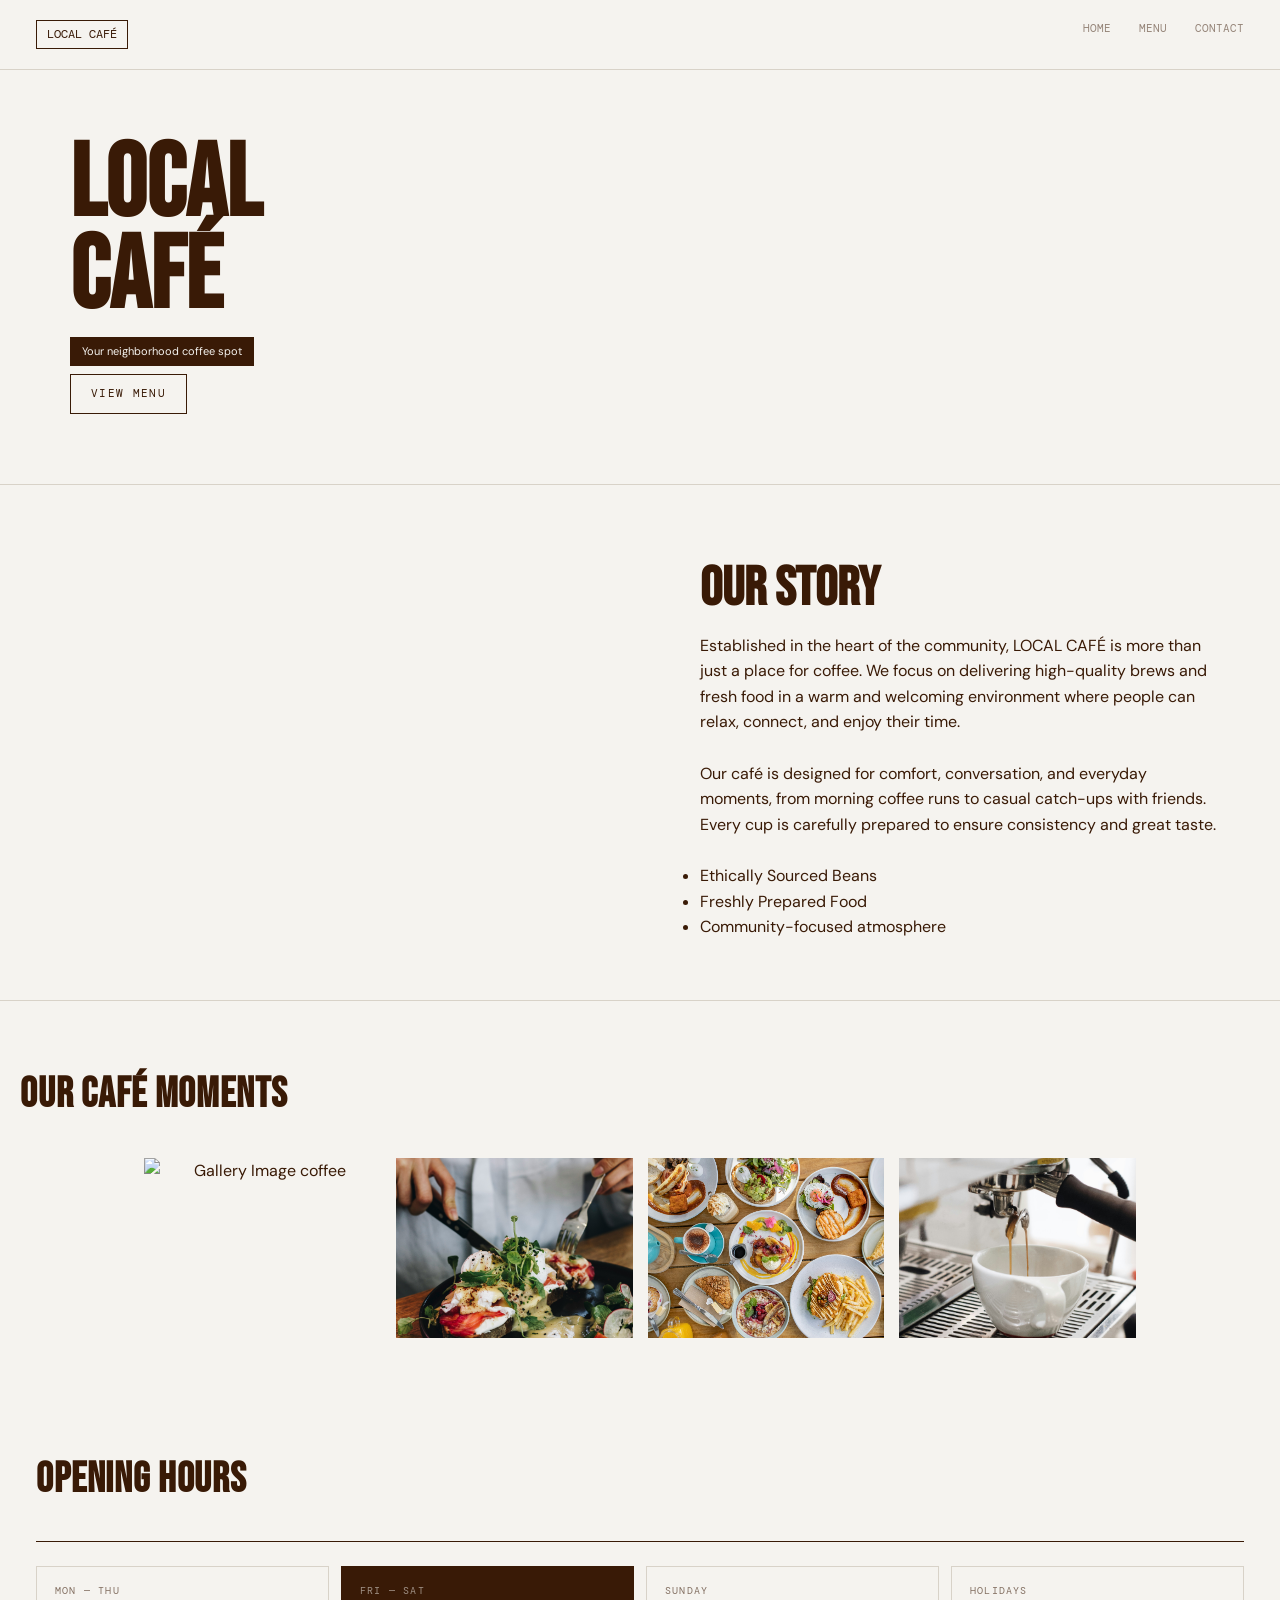
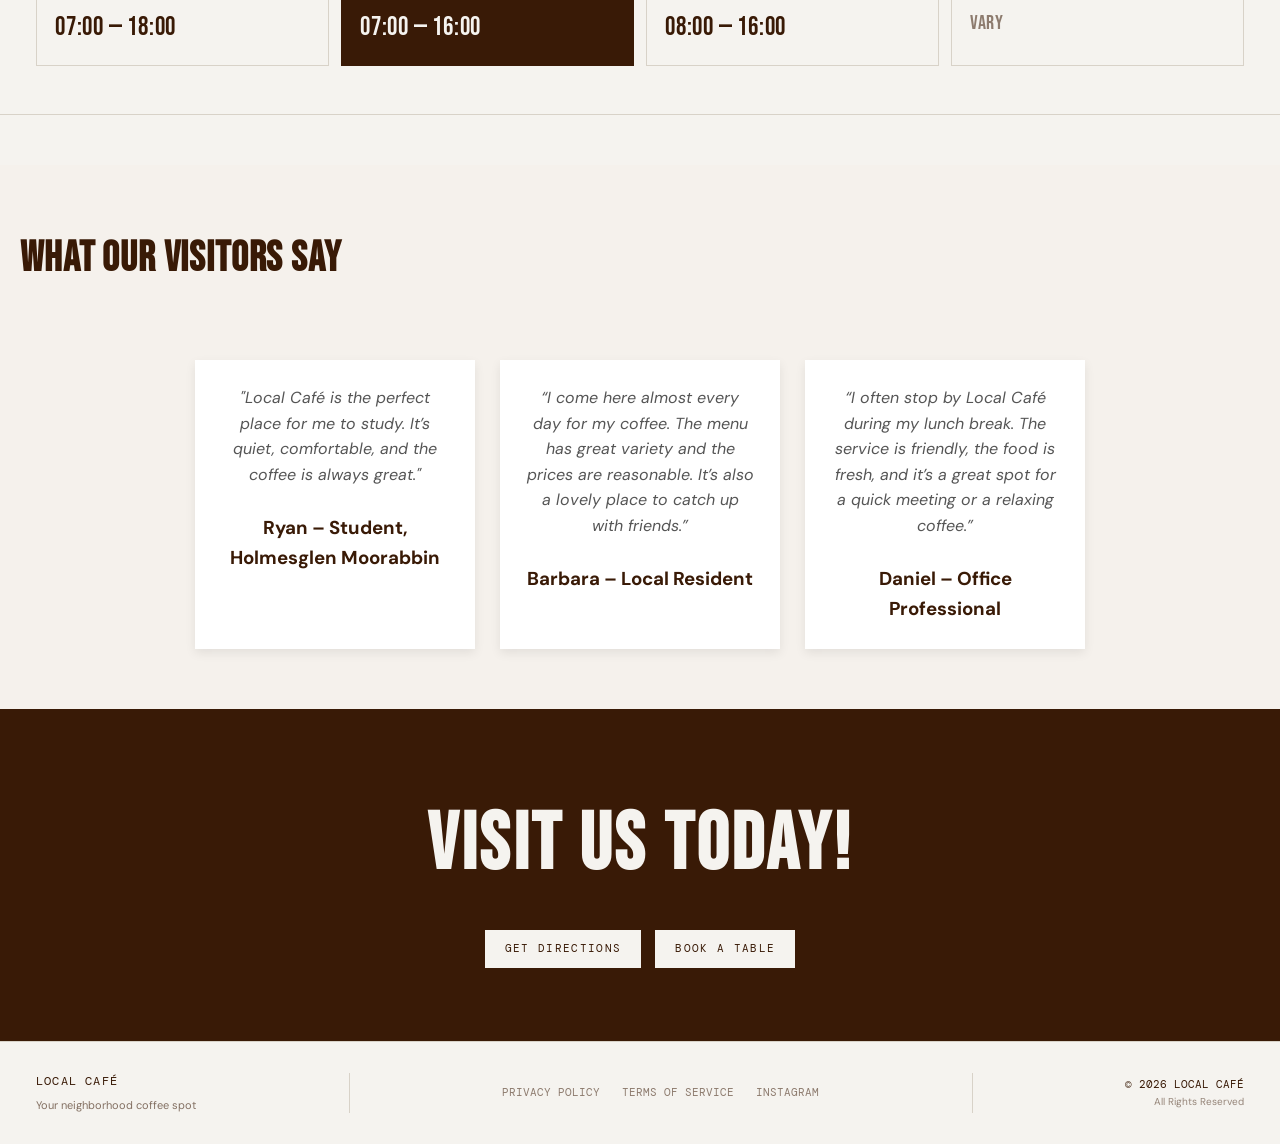
==== index.html @ aa3f5bfe "GSC ownership proof" ====
<!DOCTYPE html>
<html lang="en">
<head>
  <meta charset="UTF-8">
  <meta name="viewport" content="width=device-width, initial-scale=1.0">
  <title>Local Café</title>

  <!-- Fonts -->
  <link rel="preconnect" href="https://fonts.googleapis.com">
  <link rel="preconnect" href="https://fonts.gstatic.com" crossorigin>
  <link href="https://fonts.googleapis.com/css2?family=Bebas+Neue&family=DM+Mono&family=DM+Sans&display=swap" rel="stylesheet">

  <!-- Search Keywords -->
  <meta name="keywords" content="coffee, café, local, community, drinks, food">
  <meta name="description" content="Local Café is a neighborhood coffee spot offering high-quality brews and fresh food in a warm and welcoming environment.">

  <!-- GSC ownership proof -->
   <meta name="google-site-verification" content="r5KUdGAdEoB88dUqs5lnrRF0C7w_jW_FLs7IAwr7A1U" />

  <!-- CSS -->
  <link rel="stylesheet" href="style.css">
  <link rel="stylesheet" media="screen and (max-width: 768px)" href="./mobile.css">

</head>

<body>

<!-- HOME PAGE -->
<div id="page-home">

  <!-- NAV -->
  <nav>
    <div class="nav-logo">Local Café</div>
    <div class="nav-links">
      <a href="./index.html" class="active">Home</a>
      <a href="./menu.html">Menu</a>
      <a href="./contact.html">Contact</a>
    </div>
  </nav>

  <main>

    <!-- Hero -->
    <section class="hero">
      <div class="hero-left">
        <h1>LOCAL<br>CAFÉ</h1>
        <div class="hero-tagline">Your neighborhood coffee spot</div>

        <div style="margin-top:8px">
          <a class="btn btn-primary" href="./menu.html">View Menu</a>
        </div>
      </div>

      <div class="hero-right">
        <div class="img-placeholder">
        </div>
      </div>
    </section>

    <!-- About -->
    <section class="about-section">
      <div class="about-img">
        <div class="img-placeholder">
        </div>
      </div>

      <div class="about-content">
        <h2>OUR STORY</h2>
        <p>
          Established in the heart of the community, LOCAL CAFÉ is more than just a place for coffee. We focus on delivering high-quality brews and fresh food in a warm and welcoming environment where people can relax, connect, and enjoy their time.
        </p>
        <br>
        <p>
          Our café is designed for comfort, conversation, and everyday moments, from morning coffee runs to casual catch-ups with friends. Every cup is carefully prepared to ensure consistency and great taste.
        </p>
        <br>
        <ul class="bullet-list">
          <li>Ethically Sourced Beans</li>
          <li>Freshly Prepared Food</li>
          <li>Community-focused atmosphere</li>
        </ul>
      </div>
    </section>

    <!-- Coffee Gallery -->
      <section class="about-gallery">
        <div class="hours-header">
        <h2>Our Café Moments</h2>
      </div>
        <div class="gallery-grid">
        <img src="images/IMG_009.jpg" alt="Gallery Image coffee">
        <img src="images/IMG_0011.jpg" alt="Gallery Image coffee">
        <img src="images/IMG_0018.jpg" alt="Gallery Image coffee">
        <img src="images/IMG_0022.jpg" alt="Gallery Image coffee">
         </div>
      </section>

    <!-- Hours -->
    <section class="hours-section">
      <div class="hours-header">
        <h2>OPENING HOURS</h2>
      </div>

      <div class="hours-rule"></div>

      <div class="hours-grid">
        <div class="hours-card">
          <div class="hours-day">Mon — Thu</div>
          <div class="hours-time">07:00 — 18:00</div>
        </div>

        <div class="hours-card highlight">
          <div class="hours-day">Fri — Sat</div>
          <div class="hours-time">07:00 — 16:00</div>
        </div>

        <div class="hours-card">
          <div class="hours-day">Sunday</div>
          <div class="hours-time">08:00 — 16:00</div>
        </div>

        <div class="hours-card">
          <div class="hours-day">Holidays</div>
          <div class="hours-time" style="font-size:20px;opacity:0.55;">Vary</div>
        </div>
      </div>
    </section>

     <!-- CTA: Testimonials Section -->
<section id="testimonials">
  <div class="hours-header">
       <h2 class="section-title text-center">What Our Visitors Say</h2>
      </div>
  <div class="container">
    <div class="testimonial-wrapper">
      <div class="testimonial-card">
        <p>
          "Local Café is the perfect place for me to study. It’s quiet, comfortable, and the coffee is always great."
        </p><br>
        <h3>Ryan – Student, Holmesglen Moorabbin</h3>
      </div>

      <div class="testimonial-card">
        <p>
          “I come here almost every day for my coffee. The menu has great variety and the prices are reasonable. It’s also a lovely place to catch up with friends.”
        </p><br>
        <h3>Barbara – Local Resident</h3>
      </div>

      <div class="testimonial-card">
        <p>
          “I often stop by Local Café during my lunch break. The service is friendly, the food is fresh, and it’s a great spot for a quick meeting or a relaxing coffee.”
        </p><br>
        <h3>Daniel – Office Professional</h3>
      </div>
    </div>
  </div>
</section>
    <section class="cta-banner">
        <h2>Visit Us Today!</h2>
      <div class="cta-btn-group">
        <a class="btn btn-primary" href="./contact.html">Get Directions</a>
        <a class="btn btn-primary" href="./contact.html">Book a Table</a>
      </div>
    </section>
  </main>


  <!-- FOOTER -->
<footer class="footer">
  
  <div class="footer-left">
    <div class="footer-logo">Local Café</div>
    <p class="footer-tag">Your neighborhood coffee spot</p>
  </div>

  <div class="footer-divider"></div>

  <div class="footer-center">
    <a href="#">Privacy Policy</a>
    <a href="#">Terms of Service</a>
    <a href="#">Instagram</a>
  </div>

  <div class="footer-divider"></div>

  <div class="footer-right">
    <div class="footer-copy">© 2026 Local Café</div>
    <div class="footer-small">All Rights Reserved</div>
  </div>

</footer>

</div>

</body>
</html>
---- style.css ----
*, *::before, *::after {
  box-sizing: border-box;
  margin: 0;
  padding: 0;
}


:root {
  --black: #391a06;
  --white: #f5f3ef;
  --cream: #bcad97;
  --border: #d8d2c8;

  --mono: 'DM Mono', monospace;
  --sans: 'DM Sans', sans-serif;
  --display: 'Bebas Neue', sans-serif;
}

/* BASE + ANIMATION */
body {
  font-family: var(--sans);
  background: var(--white);
  color: var(--black);
  line-height: 1.6;
  animation: fadeIn 0.8s ease-in;
}

@keyframes fadeIn {
  from { opacity: 0; transform: translateY(10px); }
  to { opacity: 1; transform: translateY(0); }
}

/* NAV (smooth hover) */
nav {
  display: flex;
  justify-content: space-between;
  padding: 20px 36px;
  border-bottom: 1px solid var(--border);
  position: sticky;
  top: 0;
  background: var(--white);
  z-index: 10;
}

.nav-logo {
  font-family: var(--mono);
  font-size: 12px;
  border: 1px solid var(--black);
  padding: 4px 10px;
  text-transform: uppercase;
}

.nav-links {
  display: flex;
  gap: 28px;
}

.nav-links a {
  text-decoration: none;
  font-size: 11px;
  text-transform: uppercase;
  font-family: var(--mono);
  color: var(--black);
  opacity: 0.5;
  transition: all 0.3s ease;
  position: relative;
}

.nav-links a:hover {
  opacity: 1;
}

.nav-links a::after {
  content: "";
  position: absolute;
  left: 0;
  bottom: -4px;
  width: 0%;
  height: 1px;
  background: var(--black);
  transition: 0.3s;
}

.nav-links a:hover::after {
  width: 100%;
}

/* HERO (image + zoom effect) */
.hero {
  display: grid;
  grid-template-columns: 1fr 1fr;
  border-bottom: 1px solid var(--border);
  overflow: hidden;
}

.hero-left {
  padding: 70px;
}

.hero-left h1 {
  font-family: var(--display);
  font-size: clamp(70px, 8vw, 120px);
  line-height: 0.9;
}

.hero-tagline {
  background: var(--black);
  color: var(--white);
  display: inline-block;
  padding: 6px 12px;
  font-size: 11px;
  margin-top: 12px;
}

/* HERO IMAGE */
.hero-right {
  background: url('./images/IMG_005.jpg');
  background-size: cover;
  background-position: center;
  transition: transform 0.6s ease;
}

.hero-right:hover {
  transform: scale(1.05);
}

@media (max-width: 768px) {

  .hero {
    grid-template-columns: 1fr;
  }

  .hero-left {
    padding: 30px;
    text-align: center;
  }

  .hero-left h1 {
    font-size: clamp(42px, 10vw, 70px);
  }

  .hero-right {
    height: 280px;
    transform: none;
  }
}

/* SECTIONS (hover lift) */
.about-section,
.hours-section,
.menu-section,
.contact-grid {
  transition: transform 0.3s ease;
}

.about-section:hover,
.menu-section:hover {
  transform: translateY(-3px);
}

/* ABOUT IMAGE*/
.about-section {
  display: grid;
  grid-template-columns: 1fr 1fr;
  border-bottom: 1px solid var(--border);
}

.about-img {
  background: url('./images/IMG_0017.jpg');
  background-size: cover;
  background-position: center;
  min-height: 400px;
}

.about-content {
  padding: 60px;
}

.about-content h2 {
  font-family: var(--display);
  font-size: 55px;
}

@media (max-width: 768px) {

  .about-section {
    grid-template-columns: 1fr;
  }

  .about-content {
    padding: 24px;
  }

  .about-content h2 {
    font-size: 36px;
  }

  .about-img {
    min-height: 250px;
  }
}

/*HOURS (card hover) */
    /* Hours Section */
    .hours-section {
      padding: 48px 36px;
      border-bottom: 1px solid var(--border);
    }

    .hours-header {
      display: flex;
      align-items: baseline;
      justify-content: space-between;
      margin-bottom: 28px;
    }

    .hours-header h2 {
      font-family: var(--display);
      font-size: 42px;
      letter-spacing: 0.02em;
    }

    .hours-updated {
      font-family: var(--mono);
      font-size: 10px;
      letter-spacing: 0.1em;
      text-transform: uppercase;
      opacity: 0.45;
    }

    .hours-rule {
      height: 1px;
      background: var(--black);
      margin-bottom: 24px;
    }

    .hours-grid {
      display: grid;
      grid-template-columns: repeat(4, 1fr);
      gap: 12px;
    }

    .hours-card {
      border: 1px solid var(--border);
      padding: 16px 18px;
    }

    .hours-card.highlight {
      background: var(--black);
      color: var(--white);
      border-color: var(--black);
    }

    .hours-day {
      font-family: var(--mono);
      font-size: 10px;
      letter-spacing: 0.12em;
      text-transform: uppercase;
      opacity: 0.6;
      margin-bottom: 8px;
    }

    .hours-time {
      font-family: var(--display);
      font-size: 26px;
      letter-spacing: 0.03em;
    }

    .hours-card.highlight .hours-day { opacity: 0.55; }

  @media (max-width: 768px) {
  .hours-grid {
    grid-template-columns: repeat(2, 1fr);
  }
  .hours-header {
    flex-direction: column;
    align-items: flex-start;
    gap: 10px;
  }
  .hours-card {
    padding: 14px;
  }
  .hours-time {
    font-size: 22px;
  }
}

 /* CTA Banner */
    .cta-banner {
      background: var(--black);
      color: var(--white);
      padding: 72px 36px;
      text-align: center;
      display: flex;
      flex-direction: column;
      align-items: center;
      gap: 20px;
    }

    .cta-banner h2 {
      font-family: var(--display);
      font-size: clamp(42px, 7vw, 80px);
      letter-spacing: 0.04em;
    }

    .cta-banner p {
      font-size: 14px;
      opacity: 0.65;
      max-width: 380px;
      line-height: 1.7;
    }
      .cta-btn-group { display: flex; gap: 12px; flex-wrap: wrap; justify-content: center; }
  .btn {
      font-family: var(--mono);
      font-size: 11px;
      letter-spacing: 0.12em;
      text-transform: uppercase;
      padding: 12px 24px;
      border: 1px solid currentColor;
      cursor: pointer;
      text-decoration: none;
      transition: background 0.2s, color 0.2s;
      display: inline-block;
    }

    .btn-primary {
      background: var(--white);
      color: var(--black);
      border-color: var(--white);
    }
    .btn-primary:hover { background: var(--cream); }

    .btn-outline {
      background: transparent;
      color: var(--white);
      border-color: rgba(255,255,255,0.4);
    }
    .btn-outline:hover { border-color: var(--white); background: rgba(255,255,255,0.08); }

    .btn-dark {
      background: var(--black);
      color: var(--white);
      border-color: var(--black);
    }
    .btn-dark:hover { background: #333; }

    .btn-sm {
      font-family: var(--mono);
      font-size: 10px;
      letter-spacing: 0.1em;
      text-transform: uppercase;
      padding: 6px 14px;
      border: 1px solid var(--border);
      cursor: pointer;
      background: transparent;
      transition: background 0.15s;
    }
    .btn-sm:hover { background: var(--cream); }
    
/* MENU (image cards) */
.menu-grid-4 {
  display: grid;
  grid-template-columns: repeat(4, 1fr);
}

.menu-grid-3 {
  display: grid;
  grid-template-columns: repeat(3, 1fr);
}

.menu-card {
  border: 1px solid var(--border);
  padding: 18px;
  transition: 0.3s ease;
  background: white;
}

.menu-card:hover {
  transform: translateY(-6px);
  box-shadow: 0 10px 20px rgba(0,0,0,0.08);
}

/* MENU IMAGES */
  .page-header {
      padding: 52px 36px 36px;
      border-bottom: 1px solid var(--border);
      display: flex;
      align-items: flex-end;
      justify-content: space-between;
      gap: 24px;
    }
 
    .page-header-left h1 {
      font-family: var(--display);
      font-size: clamp(52px, 8vw, 88px);
      line-height: 1;
      letter-spacing: 0.02em;
    }
 
    .page-header-left p {
      font-size: 13px;
      color: #666;
      max-width: 320px;
      margin-top: 10px;
      line-height: 1.65;
    }
 
    .menu-section {
      padding: 48px 36px;
      border-bottom: 1px solid var(--border);
    }
 
    .menu-section-title {
      font-family: var(--display);
      font-size: 28px;
      letter-spacing: 0.06em;
      margin-bottom: 4px;
    }
 
    .menu-rule { height: 1px; background: var(--black); margin-bottom: 28px; }
 
  /* Coffee cards — 4 col */
    .menu-grid-4 {
      display: grid;
      grid-template-columns: repeat(4, 1fr);
      gap: 1px;
      background: var(--border);
      border: 1px solid var(--border);
}

/* Food cards — 3 col */
    .menu-grid-3 {
      display: grid;
      grid-template-columns: repeat(3, 1fr);
      gap: 1px;
      background: var(--border);
      border: 1px solid var(--border);
}
 
    .menu-card {
      background: var(--white);
      display: flex;
      flex-direction: column;
    }
 
    .menu-card-img {
      aspect-ratio: 4/3;
      background: var(--cream);
      position: relative;
      display: flex;
      align-items: center;
      justify-content: center;
      overflow: hidden;
    }
 
    .menu-card-body { padding: 14px 16px 16px; display: flex; flex-direction: column; gap: 8px; flex: 1; }
 
    .menu-card-top {
      display: flex;
      justify-content: space-between;
      align-items: baseline;
    }
 
    .menu-card-name {
      font-family: var(--display);
      font-size: 18px;
      letter-spacing: 0.04em;
    }
 
    .menu-card-price {
      font-family: var(--mono);
      font-size: 12px;
      letter-spacing: 0.06em;
    }
 
    .menu-card-desc {
      font-size: 12px;
      color: #555;
      line-height: 1.6;
    }
 
    .menu-card-extras { font-size: 11px; color: #555; display: flex; flex-direction: column; gap: 4px; }
    .menu-card-extras span { display: flex; align-items: center; gap: 6px; }
    .menu-card-extras span::before { content: '▪'; font-size: 8px; }
 
    .tag {
      font-family: var(--mono);
      font-size: 9px;
      letter-spacing: 0.12em;
      text-transform: uppercase;
      border: 1px solid var(--border);
      padding: 3px 7px;
      display: inline-block;
      width: fit-content;
    }
 
    .tag-row { display: flex; gap: 6px; flex-wrap: wrap; margin-top: 2px; }


  @media (max-width: 768px) {
    .menu-grid-4 {
      grid-template-columns: repeat(2, 1fr);
    }
    .menu-grid-3 {
      grid-template-columns: repeat(1, 1fr);
    }
    }

    /* Gallery */
    .about-gallery{
    text-align:center;
    padding:60px 20px;
    }

    .gallery-grid{
    display:grid;
    grid-template-columns:repeat(4,1fr);
    gap:15px;
    margin-top:30px;
    padding:0 10%;
    }

    .gallery-grid img{
    width:100%;
    height:180px;
    object-fit:cover;
    }
 
    /* Dietary notice */
    .dietary-notice {
      margin: 0 36px 48px;
      border: 1px solid var(--border);
      padding: 40px 36px;
      text-align: center;
      display: flex;
      flex-direction: column;
      align-items: center;
      gap: 14px;
    }
 
    .dietary-notice h3 {
      font-family: var(--display);
      font-size: 24px;
      letter-spacing: 0.08em;
    }
 
    .dietary-notice p {
      font-size: 13px;
      color: #555;
      max-width: 400px;
      line-height: 1.7;
    }
/* Info cards row */
    .contact-info-row {
      display: grid;
      grid-template-columns: 1fr 1fr 1fr;
      border-bottom: 1px solid var(--border);
    }
    .info-card {
      padding: 28px 28px;
      border-right: 1px solid var(--border);
    }
 
    .info-card:last-child { border-right: none; }
 
    .info-card-title {
      font-family: var(--display);
      font-size: 18px;
      letter-spacing: 0.08em;
      margin-bottom: 12px;
    }
 
    .info-card p, .info-card address {
      font-size: 13px;
      line-height: 1.8;
      font-style: normal;
      color: #444;
    }
 
    .info-card .bullet-list li {
      font-size: 12px;
      opacity: 0.8;
    }

@media (max-width: 768px) {

  .contact-info-row {
    grid-template-columns: 1fr;
  }

  .info-card {
    border-right: none;
    border-bottom: 1px solid var(--border);
  }

  .info-card:last-child {
    border-bottom: none;
  }

  .info-card {
    padding: 20px;
  }

  .info-card-title {
    font-size: 16px;
  }

  .info-card p,
  .info-card address {
    font-size: 12px;
  }
}

/* CONTACT */
.contact-grid {
  display: grid;
  grid-template-columns: 1fr 1fr;
}

.inquiry-panel {
  padding: 40px;
}

.form-control {
  width: 100%;
  padding: 10px;
  margin-bottom: 12px;
  border: 1px solid var(--border);
  transition: 0.3s;
}

.form-control:focus {
  outline: none;
  border-color: var(--black);
}

/* MAP */
.map-panel {
  background-size: cover;
  background-position: center;
  transition: transform 0.5s;
}

.map-panel:hover {
  transform: scale(1.02);
}

@media (max-width: 768px) {

  .contact-grid {
    grid-template-columns: 1fr;
  }

  .inquiry-panel {
    padding: 24px;
  }

  .form-control {
    font-size: 14px;
  }

  .map-panel {
    height: 250px;
    transform: none;
  }
}

/* BUTTONS */
.btn {
  padding: 10px 20px;
  border: 1px solid var(--black);
  text-decoration: none;
  display: inline-block;
  transition: 0.3s ease;
}

.btn:hover {
  background: var(--black);
  color: white;
}
/* Testimonials section */
#testimonials {
  background-color: #F5F1EC;
  padding: 60px 20px;
  margin-top: 50px;
}

/* Section title */
.section-title {
  font-size: 28px;
  margin-bottom: 40px;
}

/* Layout for cards */
.testimonial-wrapper {
  display: flex;
  gap: 25px;
  justify-content: center;
  flex-wrap: wrap;
}

/* Card style */
.testimonial-card {
  background: white;
  padding: 25px;
  width: 280px;
  box-shadow: 0 4px 10px rgba(0,0,0,0.08);
  text-align: center;
}

/* Review text */
.testimonial-card p {
  font-style: italic;
  color: #555;
}

/* Name */
.testimonial-card h4 {
  margin-top: 20px;
  color: #4B2E2B;
}
/* FOOTER MAIN */
footer.footer {
  display: flex;
  align-items: center;
  justify-content: space-between;

  padding: 30px 36px;
  border-top: 1px solid var(--border);
  background: var(--white);
}

/* LEFT */
.footer-left {
  display: flex;
  flex-direction: column;
  gap: 6px;
}

.footer-logo {
  font-family: var(--mono);
  font-size: 12px;
  text-transform: uppercase;
  letter-spacing: 0.1em;
}

.footer-tag {
  font-size: 11px;
  opacity: 0.6;
}

/* CENTER LINKS */
.footer-center {
  display: flex;
  gap: 22px;
  align-items: center;
}

.footer-center a {
  font-size: 11px;
  font-family: var(--mono);
  text-transform: uppercase;
  text-decoration: none;
  color: var(--black);
  opacity: 0.55;
  transition: 0.3s;
}

.footer-center a:hover {
  opacity: 1;
  transform: translateY(-2px);
}

/* RIGHT */
.footer-right {
  text-align: right;
}

.footer-copy {
  font-size: 11px;
  font-family: var(--mono);
  text-transform: uppercase;
}

.footer-small {
  font-size: 10px;
  opacity: 0.5;
}

/* DIVIDER */
.footer-divider {
  width: 1px;
  height: 40px;
  background: var(--border);
  margin: 0 20px;
}

/* MOBILE */
@media (max-width: 768px) {
  footer.footer {
    flex-direction: column;
    gap: 16px;
    text-align: center;
  }

  .footer-divider {
    display: none;
  }

  .footer-right {
    text-align: center;
  }
}
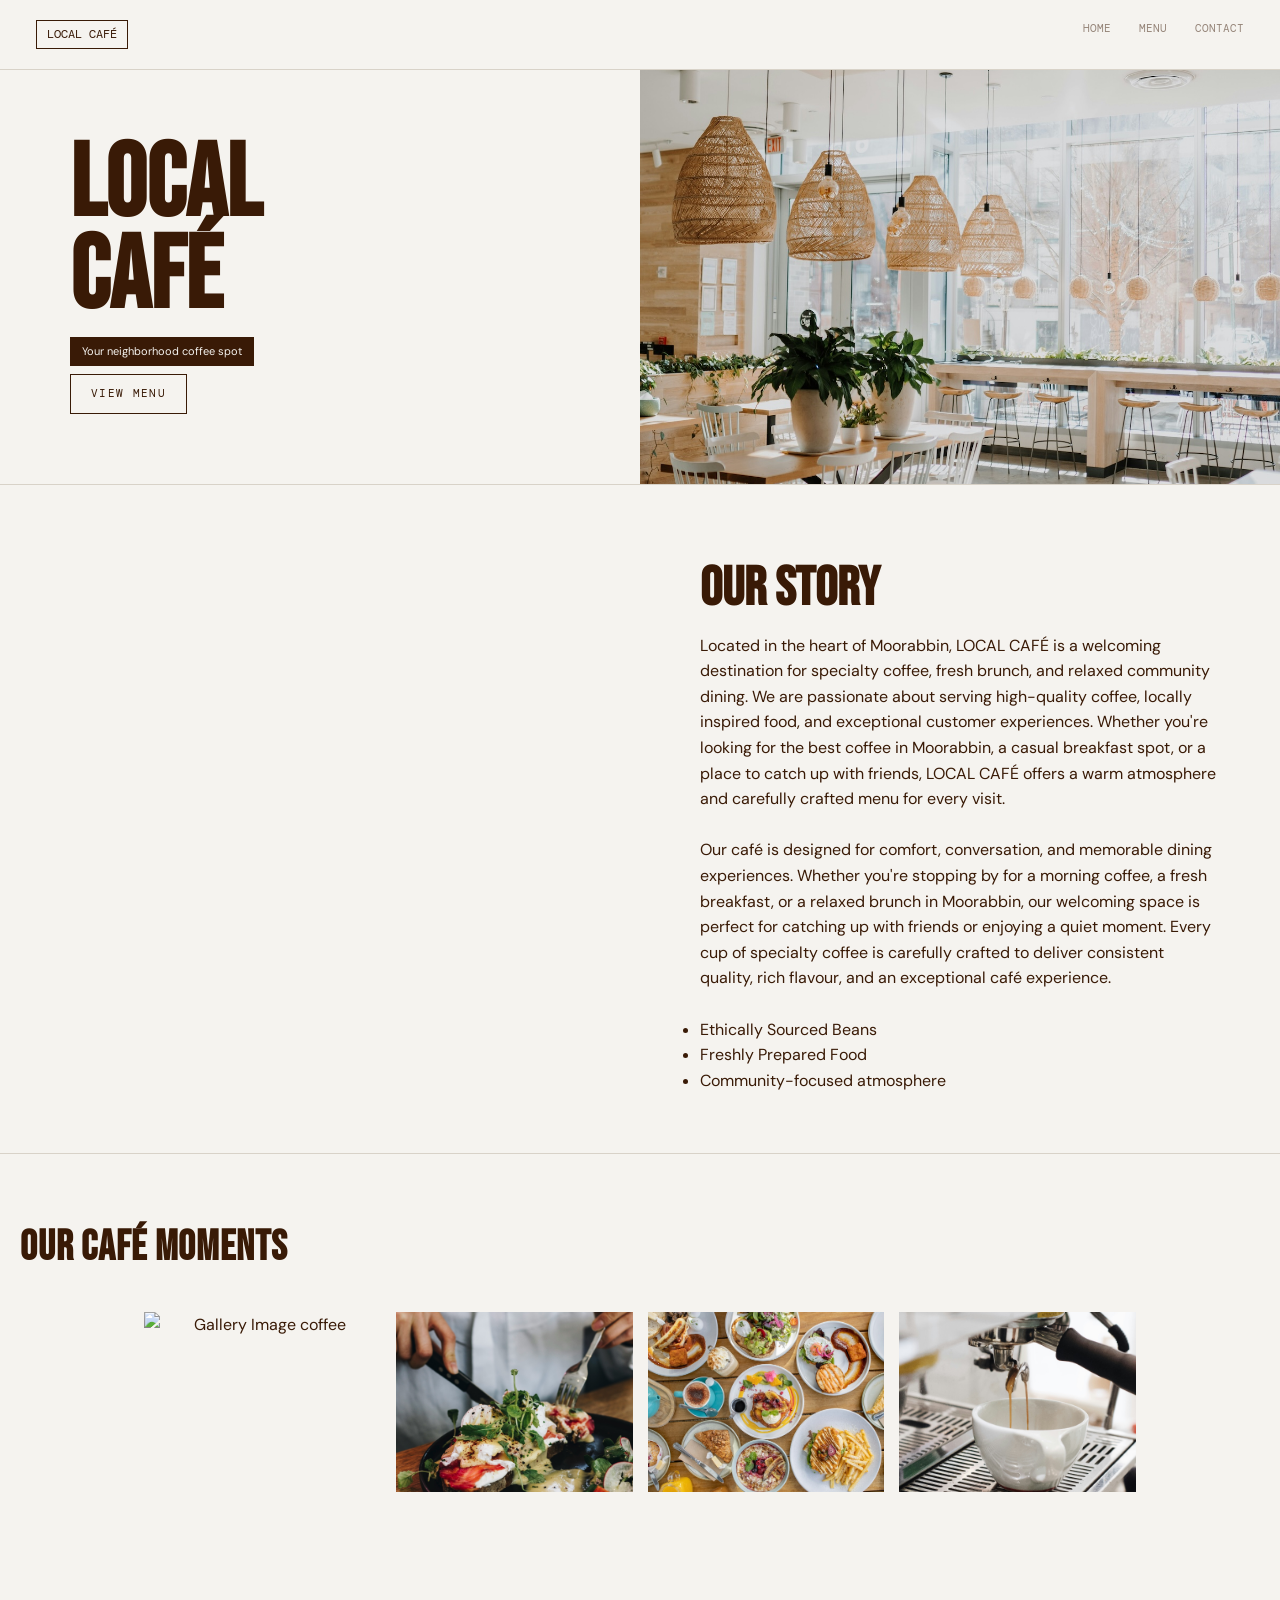
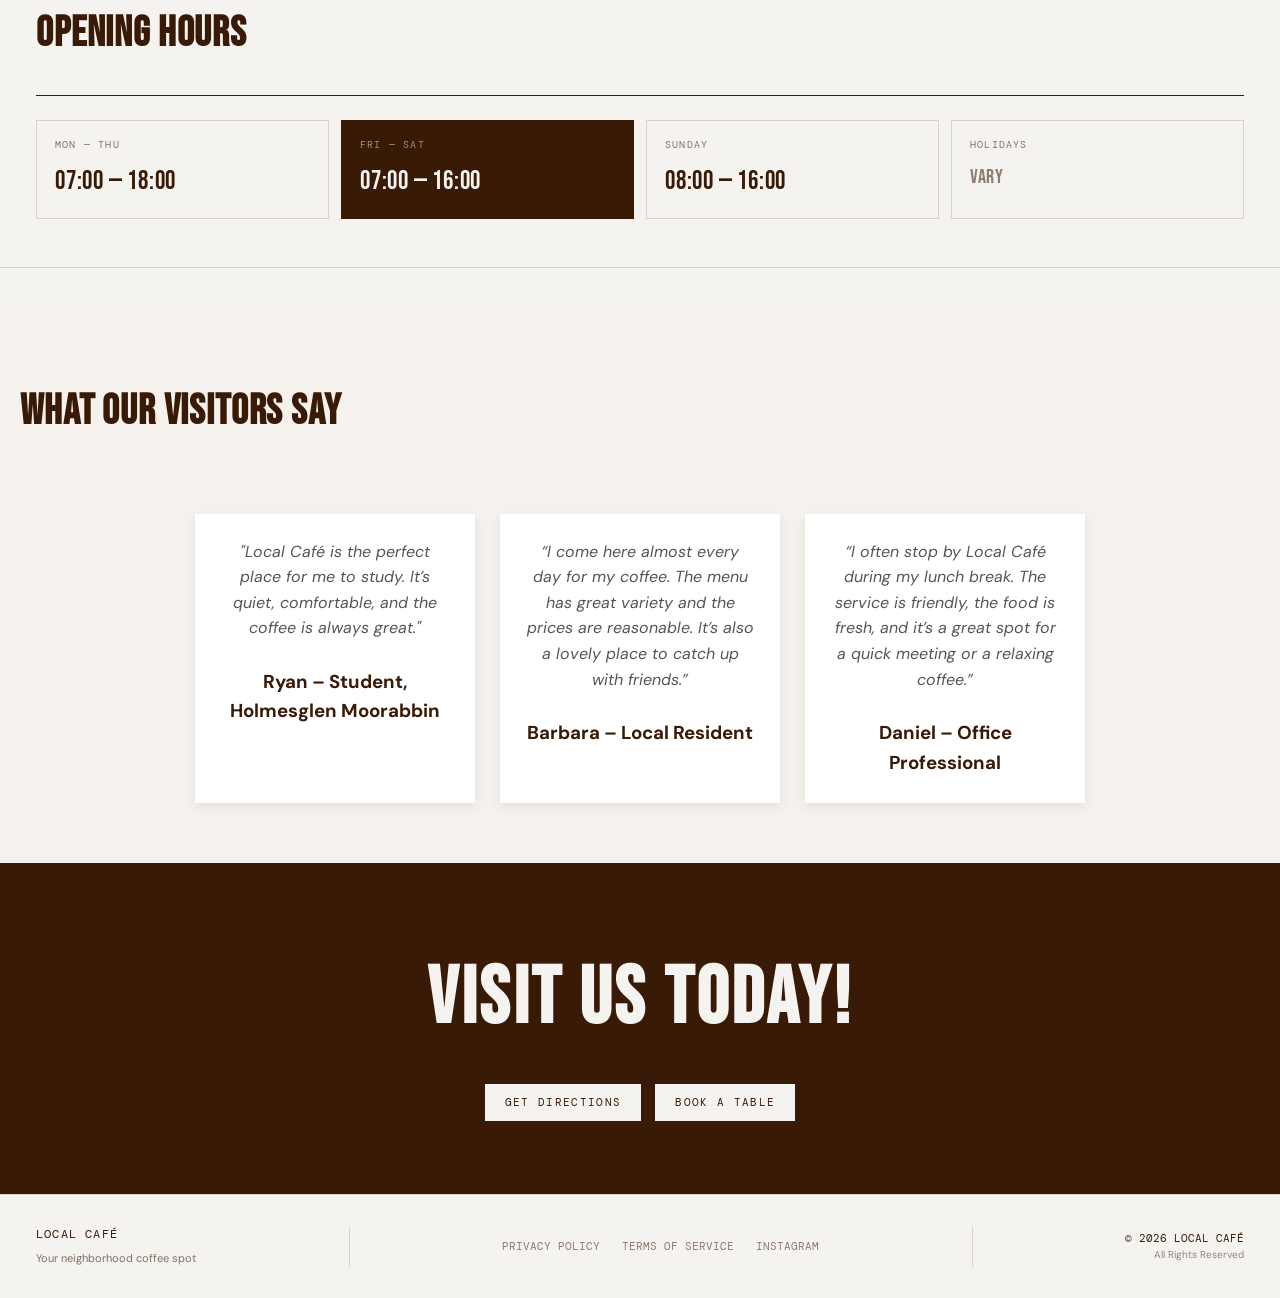
==== commit 7acab739: "adjust size" ====
--- a/index.html
+++ b/index.html
@@ -3,7 +3,7 @@
 <head>
   <meta charset="UTF-8">
   <meta name="viewport" content="width=device-width, initial-scale=1.0">
-  <title>Local Café</title>
+  <title>Local Café | Specialty Coffee & Brunch in Moorabbin</title>
 
   <!-- Fonts -->
   <link rel="preconnect" href="https://fonts.googleapis.com">
@@ -11,14 +11,26 @@
   <link href="https://fonts.googleapis.com/css2?family=Bebas+Neue&family=DM+Mono&family=DM+Sans&display=swap" rel="stylesheet">
 
   <!-- Search Keywords -->
-  <meta name="keywords" content="coffee, café, local, community, drinks, food">
-  <meta name="description" content="Local Café is a neighborhood coffee spot offering high-quality brews and fresh food in a warm and welcoming environment.">
+  <meta name="keywords" content="Moorabbin café, specialty coffee, breakfast café, brunch Moorabbin, coffee shop, local café, Bayside Melbourne">
+
+  <meta name="description" content="Local Café is a welcoming café in Moorabbin serving specialty coffee, fresh breakfast, and brunch. Enjoy quality coffee and delicious food in a relaxed community atmosphere.">
 
   <!-- GSC ownership proof -->
    <meta name="google-site-verification" content="r5KUdGAdEoB88dUqs5lnrRF0C7w_jW_FLs7IAwr7A1U" />
 
+<!-- Google tag (gtag.js) -->
+<script async src="https://www.googletagmanager.com/gtag/js?id=G-DY2CH483L8"></script>
+<script>
+  window.dataLayer = window.dataLayer || [];
+  function gtag(){dataLayer.push(arguments);}
+  gtag('js', new Date());
+
+  gtag('config', 'G-DY2CH483L8');
+</script>
+
+
   <!-- CSS -->
-  <link rel="stylesheet" href="style.css">
+  <link rel="stylesheet" href="./style.css">
   <link rel="stylesheet" media="screen and (max-width: 768px)" href="./mobile.css">
 
 </head>
@@ -67,11 +79,11 @@
       <div class="about-content">
         <h2>OUR STORY</h2>
         <p>
-          Established in the heart of the community, LOCAL CAFÉ is more than just a place for coffee. We focus on delivering high-quality brews and fresh food in a warm and welcoming environment where people can relax, connect, and enjoy their time.
+          Located in the heart of Moorabbin, LOCAL CAFÉ is a welcoming destination for specialty coffee, fresh brunch, and relaxed community dining. We are passionate about serving high-quality coffee, locally inspired food, and exceptional customer experiences. Whether you're looking for the best coffee in Moorabbin, a casual breakfast spot, or a place to catch up with friends, LOCAL CAFÉ offers a warm atmosphere and carefully crafted menu for every visit.
         </p>
         <br>
         <p>
-          Our café is designed for comfort, conversation, and everyday moments, from morning coffee runs to casual catch-ups with friends. Every cup is carefully prepared to ensure consistency and great taste.
+          Our café is designed for comfort, conversation, and memorable dining experiences. Whether you're stopping by for a morning coffee, a fresh breakfast, or a relaxed brunch in Moorabbin, our welcoming space is perfect for catching up with friends or enjoying a quiet moment. Every cup of specialty coffee is carefully crafted to deliver consistent quality, rich flavour, and an exceptional café experience.
         </p>
         <br>
         <ul class="bullet-list">
@@ -88,10 +100,10 @@
         <h2>Our Café Moments</h2>
       </div>
         <div class="gallery-grid">
-        <img src="images/IMG_009.jpg" alt="Gallery Image coffee">
-        <img src="images/IMG_0011.jpg" alt="Gallery Image coffee">
-        <img src="images/IMG_0018.jpg" alt="Gallery Image coffee">
-        <img src="images/IMG_0022.jpg" alt="Gallery Image coffee">
+        <img src="./images/IMG_009.jpg" alt="Gallery Image coffee">
+        <img src="./images/IMG_0011.jpg" alt="Gallery Image coffee">
+        <img src="./images/IMG_0018.jpg" alt="Gallery Image coffee">
+        <img src="./images/IMG_0022.jpg" alt="Gallery Image coffee">
          </div>
       </section>
 
--- a/style.css
+++ b/style.css
@@ -117,12 +117,8 @@
   background: url('./images/IMG_005.jpg');
   background-size: cover;
   background-position: center;
-  transition: transform 0.6s ease;
-}
-
-.hero-right:hover {
-  transform: scale(1.05);
-}
+}
+
 
 @media (max-width: 768px) {
 
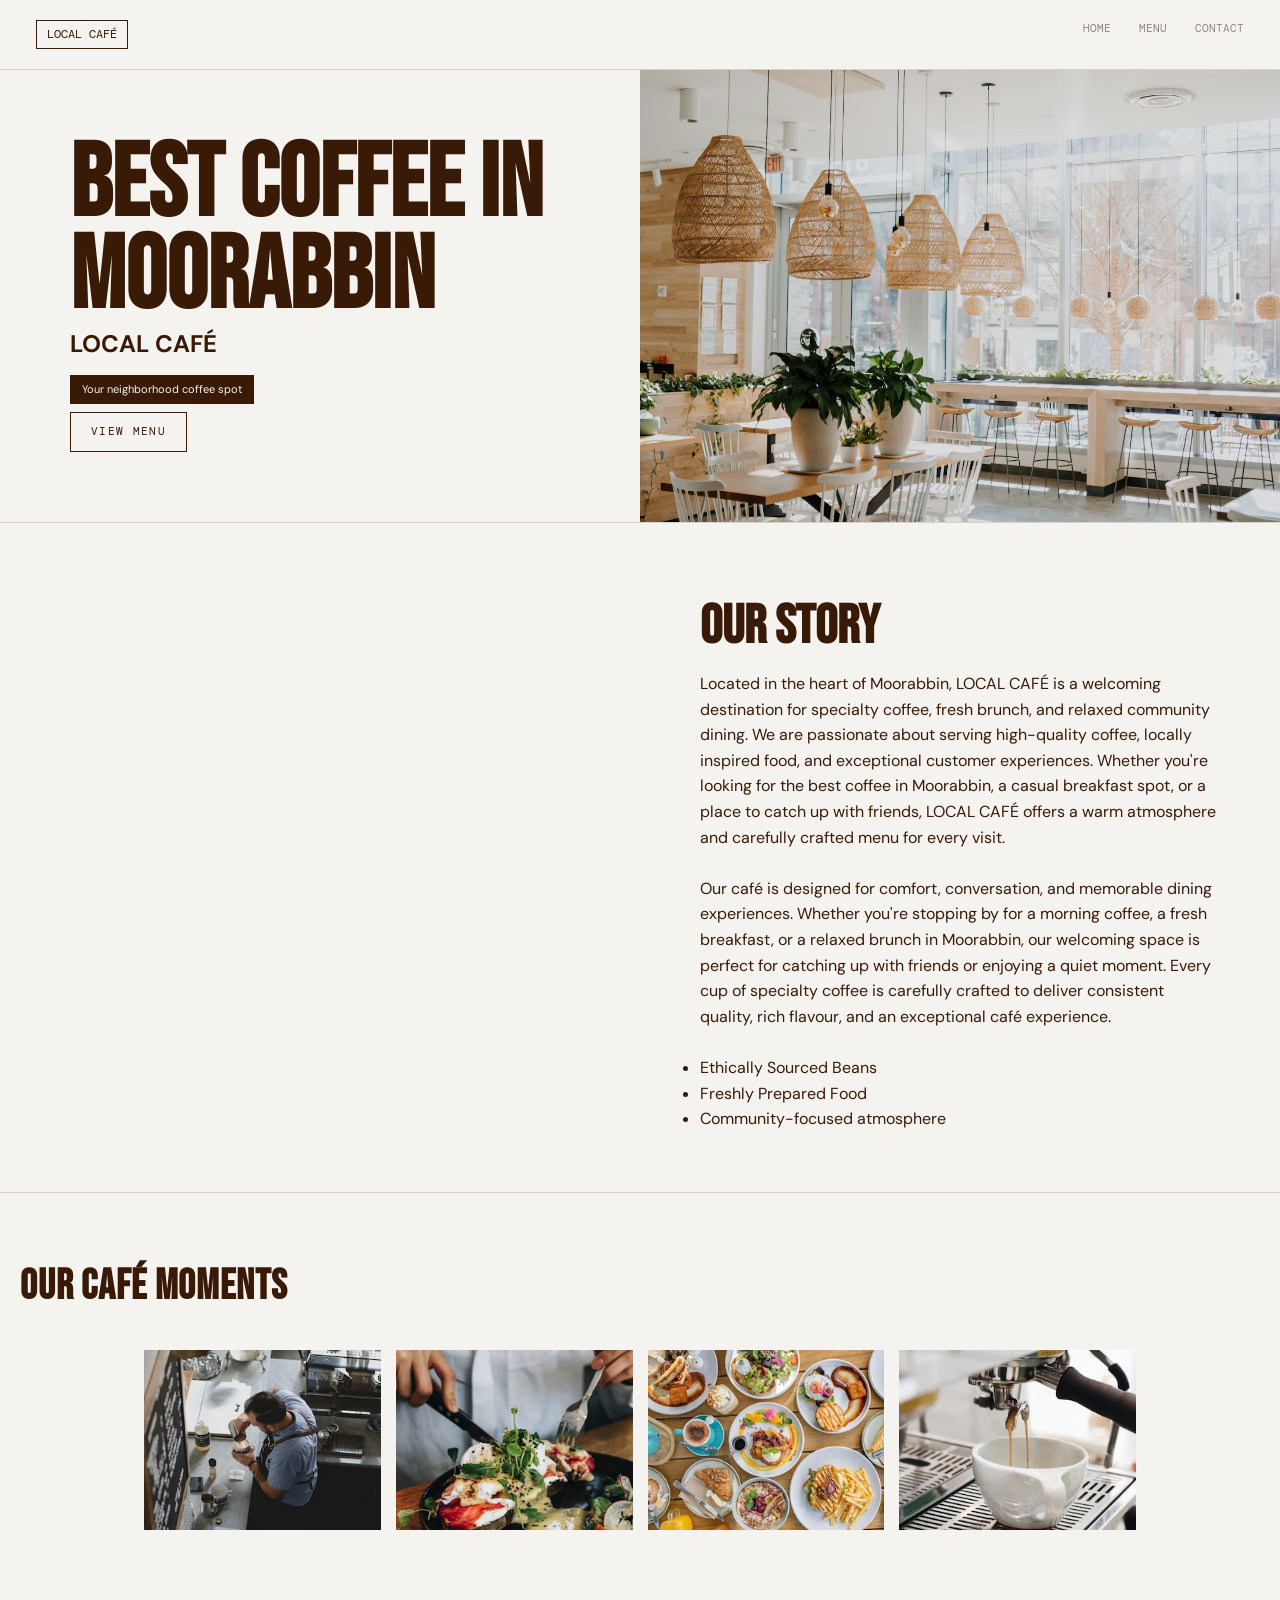
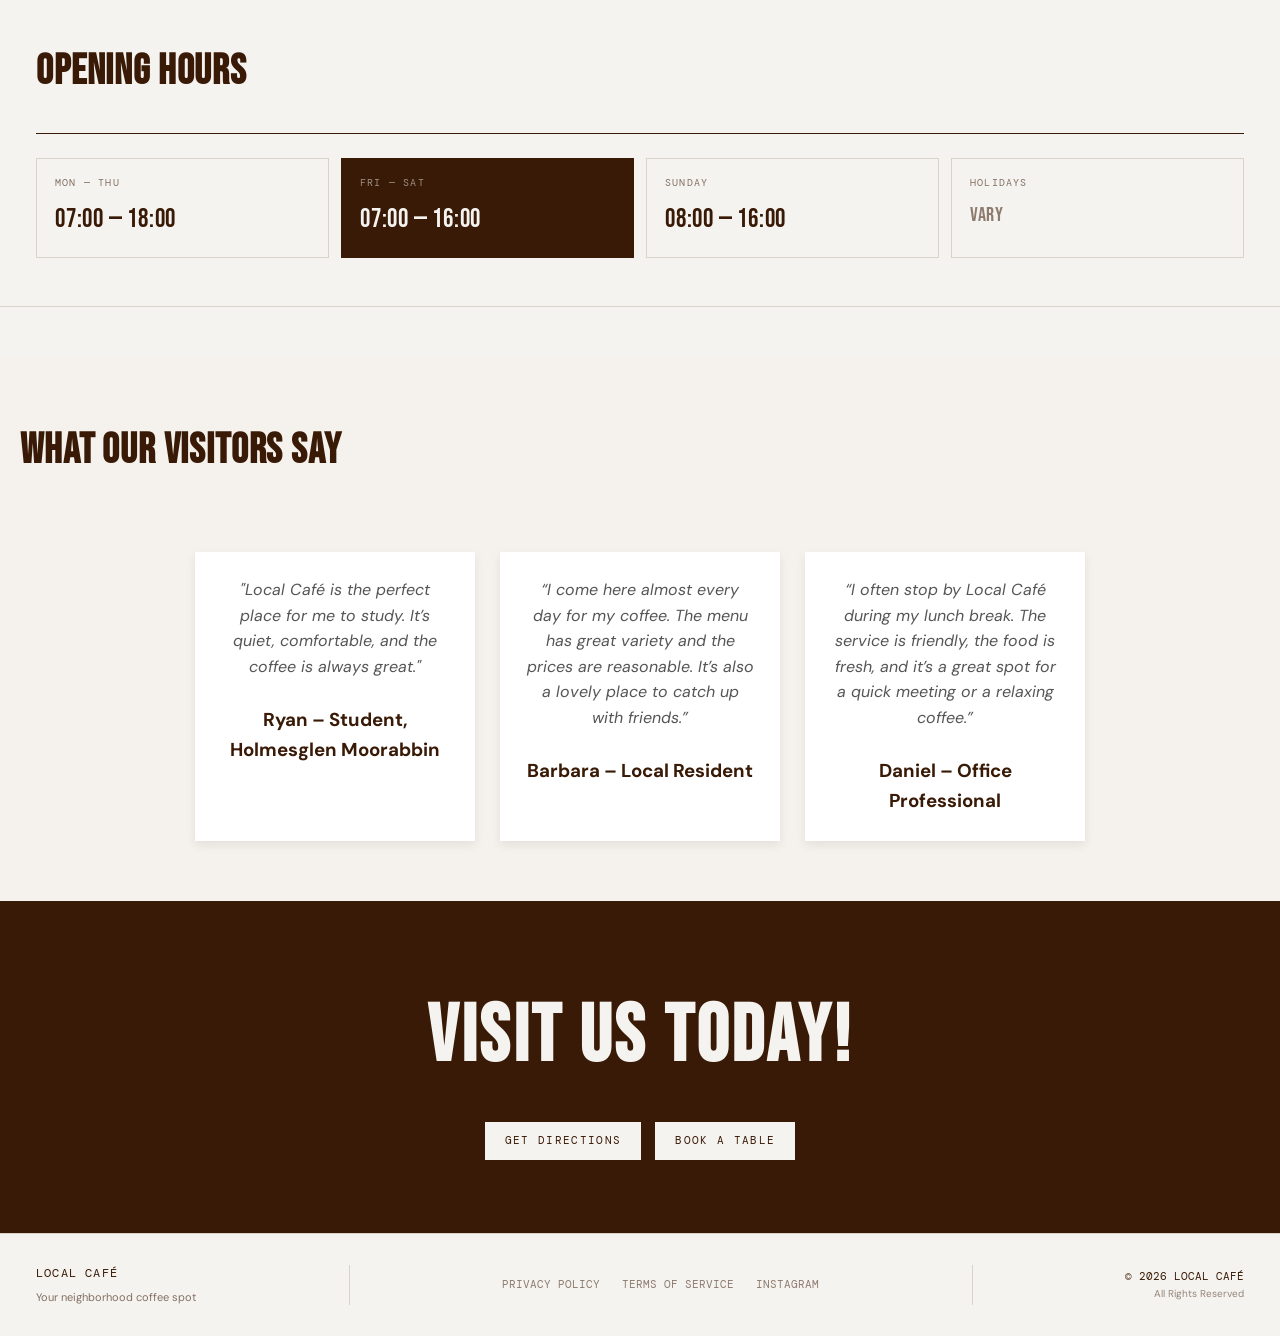
==== commit 5d9be734: "seo keywords" ====
--- a/index.html
+++ b/index.html
@@ -55,7 +55,8 @@
     <!-- Hero -->
     <section class="hero">
       <div class="hero-left">
-        <h1>LOCAL<br>CAFÉ</h1>
+        <h1>Best coffee in Moorabbin</h1>
+        <h2>LOCAL CAFÉ</h2>
         <div class="hero-tagline">Your neighborhood coffee spot</div>
 
         <div style="margin-top:8px">
